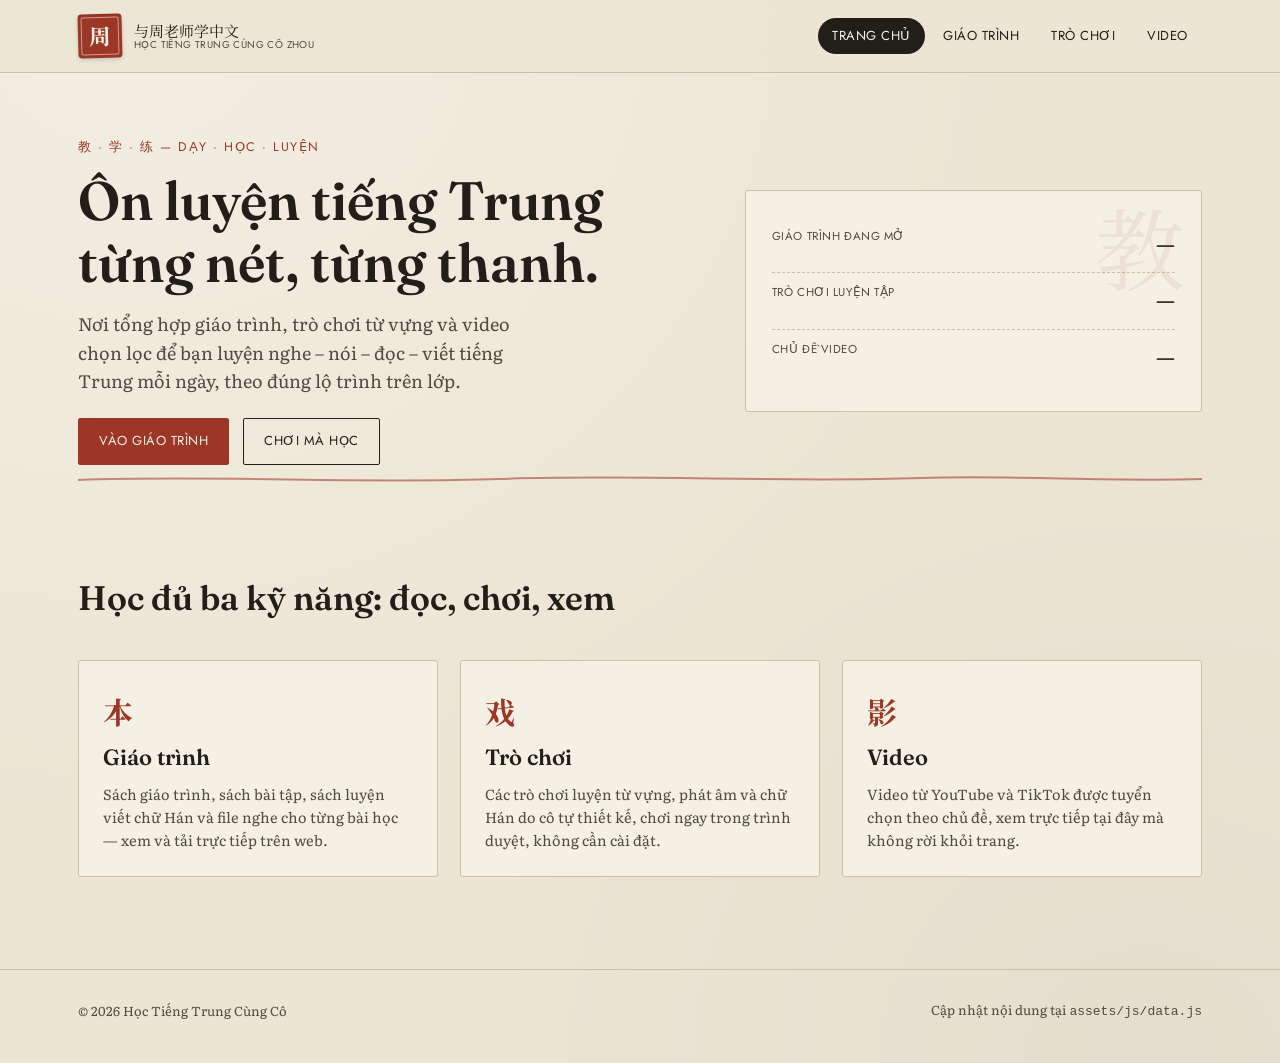
==== index.html @ 106624b2 "Add files via upload" ====
<!DOCTYPE html>
<html lang="vi">
<head>
<meta charset="UTF-8">
<meta name="viewport" content="width=device-width, initial-scale=1.0">
<title>与周老师学中文 · Học Tiếng Trung Cùng Cô</title>
<meta name="description" content="Website ôn luyện tiếng Trung: giáo trình, trò chơi và video theo chủ đề.">
<link rel="preconnect" href="https://fonts.googleapis.com">
<link rel="stylesheet" href="assets/css/style.css">
</head>
<body>

<header class="site-header">
  <div class="wrap">
    <a class="brand" href="index.html">
      <span class="seal-mark hanzi">周</span>
      <span class="brand-text">
        <span class="cn">与周老师学中文</span>
        <span class="vn">HỌC TIẾNG TRUNG CÙNG CÔ ZHOU</span>
      </span>
    </a>
    <button class="nav-toggle" aria-label="Mở menu">☰</button>
    <nav class="main-nav">
      <a href="index.html" class="active">Trang chủ</a>
      <a href="giao-trinh.html">Giáo trình</a>
      <a href="tro-choi.html">Trò chơi</a>
      <a href="video.html">Video</a>
    </nav>
  </div>
</header>

<main>
  <section class="hero">
    <div class="wrap hero-grid">
      <div>
        <p class="eyebrow">教 · 学 · 练 — Dạy · Học · Luyện</p>
        <h1>Ôn luyện tiếng Trung <br>từng nét, từng thanh.</h1>
        <p class="lede">Nơi tổng hợp giáo trình, trò chơi từ vựng và video chọn lọc để bạn luyện nghe – nói – đọc – viết tiếng Trung mỗi ngày, theo đúng lộ trình trên lớp.</p>
        <div class="hero-cta">
          <a class="btn btn-primary" href="giao-trinh.html">Vào giáo trình</a>
          <a class="btn btn-ghost" href="tro-choi.html">Chơi mà học</a>
        </div>
      </div>
      <div class="hero-panel">
        <div class="hero-stat"><span>Giáo trình đang mở</span><b id="stat-courses">—</b></div>
        <div class="hero-stat"><span>Trò chơi luyện tập</span><b id="stat-games">—</b></div>
        <div class="hero-stat"><span>Chủ đề video</span><b id="stat-videos">—</b></div>
      </div>
    </div>
    <div class="wrap"><div class="brush-rule"></div></div>
  </section>

  <section>
    <div class="wrap">
      <div class="section-head">
        <div>
          <h2>Học đủ ba kỹ năng: đọc, chơi, xem</h2>
        </div>
      </div>
      <div class="pillar-grid">
        <a class="pillar-card" href="giao-trinh.html">
          <span class="pillar-num hanzi">本</span>
          <h3>Giáo trình</h3>
          <p>Sách giáo trình, sách bài tập, sách luyện viết chữ Hán và file nghe cho từng bài học — xem và tải trực tiếp trên web.</p>
        </a>
        <a class="pillar-card" href="tro-choi.html">
          <span class="pillar-num hanzi">戏</span>
          <h3>Trò chơi</h3>
          <p>Các trò chơi luyện từ vựng, phát âm và chữ Hán do cô tự thiết kế, chơi ngay trong trình duyệt, không cần cài đặt.</p>
        </a>
        <a class="pillar-card" href="video.html">
          <span class="pillar-num hanzi">影</span>
          <h3>Video</h3>
          <p>Video từ YouTube và TikTok được tuyển chọn theo chủ đề, xem trực tiếp tại đây mà không rời khỏi trang.</p>
        </a>
      </div>
    </div>
  </section>
</main>

<footer class="site-footer">
  <div class="wrap">
    <p>© <span id="year"></span> Học Tiếng Trung Cùng Cô</p>
    <p>Cập nhật nội dung tại <code>assets/js/data.js</code></p>
  </div>
</footer>

<script src="assets/js/data.js"></script>
<script src="assets/js/main.js"></script>
<script>
  document.getElementById("year").textContent = new Date().getFullYear();
  document.getElementById("stat-courses").textContent = CONTENT.courses.length;
  document.getElementById("stat-games").textContent = CONTENT.games.length;
  document.getElementById("stat-videos").textContent = CONTENT.videoTopics.length;
</script>
</body>
</html>
---- assets/css/style.css ----
/* ==========================================================================
   HỌC TIẾNG TRUNG CÙNG CÔ — Design tokens & core styles
   Palette: giấy dó ấm (paper), mực đen (ink), son triện (seal-red), lam chàm (indigo)
   ========================================================================== */

@import url('https://fonts.googleapis.com/css2?family=Fraunces:ital,opsz,wght@0,9..144,400;0,9..144,600;0,9..144,700;1,9..144,500&family=Literata:ital,wght@0,400;0,500;0,600;1,400&family=Noto+Serif+SC:wght@500;700&family=Jost:wght@400;500;600&display=swap');

:root{
  /* --- color --- */
  --paper:        #ECE5D4;
  --paper-deep:   #E1D8C2;
  --ink:          #221F1A;
  --ink-soft:     #514A3E;
  --seal:         #9C3626;
  --seal-deep:    #7C2A1D;
  --indigo:       #3F5063;
  --gold:         #AD8A4E;
  --line:         #CDC0A2;
  --paper-card:   #F5F0E4;

  /* --- type --- */
  --font-display: 'Fraunces', serif;
  --font-hanzi:   'Noto Serif SC', serif;
  --font-body:    'Literata', serif;
  --font-mono:    'Jost', sans-serif;

  /* --- layout --- */
  --maxw: 1180px;
  --radius: 3px;
}

*, *::before, *::after{ box-sizing: border-box; }

@media (prefers-reduced-motion: reduce){
  *{ animation-duration: 0.001ms !important; animation-iteration-count: 1 !important; transition-duration: 0.001ms !important; }
}

html{ scroll-behavior: smooth; }

body{
  margin:0;
  background: var(--paper);
  background-image:
    radial-gradient(ellipse at 10% 0%, rgba(255,255,255,0.35), transparent 55%),
    radial-gradient(ellipse at 90% 100%, rgba(0,0,0,0.03), transparent 45%);
  color: var(--ink);
  font-family: var(--font-body);
  font-size: 17px;
  line-height: 1.6;
  -webkit-font-smoothing: antialiased;
}

a{ color: var(--seal); text-decoration: none; }
a:hover{ text-decoration: underline; }
a:focus-visible, button:focus-visible, [tabindex]:focus-visible{
  outline: 2px solid var(--indigo);
  outline-offset: 3px;
}

img{ max-width:100%; display:block; }

h1,h2,h3,h4{
  font-family: var(--font-display);
  color: var(--ink);
  margin: 0 0 .4em;
  line-height: 1.15;
  font-weight: 600;
}

.hanzi{ font-family: var(--font-hanzi); font-weight: 700; }

p{ margin: 0 0 1em; color: var(--ink-soft); }

.eyebrow{
  font-family: var(--font-mono);
  font-size: 12.5px;
  letter-spacing: .12em;
  text-transform: uppercase;
  color: var(--seal);
}

.wrap{
  max-width: var(--maxw);
  margin: 0 auto;
  padding: 0 28px;
}

/* --- brush divider (signature motif) --- */
.brush-rule{
  width: 100%;
  height: 14px;
  margin: 8px 0 0;
  display:block;
}
.brush-rule svg{ width:100%; height:100%; display:block; }

/* ==========================================================================
   Header / nav
   ========================================================================== */
.site-header{
  position: sticky; top:0; z-index: 40;
  background: rgba(236,229,212,0.92);
  backdrop-filter: blur(6px);
  border-bottom: 1px solid var(--line);
}
.site-header .wrap{
  display:flex; align-items:center; justify-content:space-between;
  padding-top: 14px; padding-bottom: 14px;
}
.brand{ display:flex; align-items:center; gap:12px; }
.brand:hover{ text-decoration:none; }
.seal-mark{
  width: 44px; height: 44px; flex:none;
  background: var(--seal);
  color: var(--paper-card);
  border-radius: 4px;
  display:flex; align-items:center; justify-content:center;
  font-family: var(--font-hanzi);
  font-size: 22px; font-weight: 700;
  box-shadow: 0 1px 0 rgba(0,0,0,0.15) inset, 0 2px 4px rgba(0,0,0,0.15);
  transform: rotate(-1.5deg);
  position: relative;
}
.seal-mark::after{
  content:"";
  position:absolute; inset:3px;
  border: 1px solid rgba(245,240,228,0.55);
  border-radius: 2px;
}
.brand-text{ display:flex; flex-direction:column; line-height:1.15; }
.brand-text .cn{ font-family: var(--font-hanzi); font-size: 15px; color: var(--ink); }
.brand-text .vn{ font-family: var(--font-mono); font-size: 10px; letter-spacing:.04em; color: var(--ink-soft); text-transform:uppercase; max-width: 200px; }

.main-nav{ display:flex; gap: 4px; align-items:center; }
.main-nav a{
  color: var(--ink);
  font-family: var(--font-mono);
  font-size: 13px;
  letter-spacing: .04em;
  text-transform: uppercase;
  padding: 8px 14px;
  border-radius: 999px;
  transition: background .15s ease, color .15s ease;
}
.main-nav a:hover{ background: var(--paper-deep); text-decoration:none; }
.main-nav a.active{ background: var(--ink); color: var(--paper-card); }

.nav-toggle{
  display:none;
  background:none; border:1px solid var(--line); border-radius: 6px;
  padding: 8px 10px; cursor:pointer; color:var(--ink);
}

@media (max-width: 860px){
  .nav-toggle{ display:block; }
  .main-nav{
    position:absolute; top: 100%; left:0; right:0;
    background: var(--paper-card);
    border-bottom: 1px solid var(--line);
    flex-direction:column; align-items:stretch;
    padding: 8px 20px 18px;
    display:none;
  }
  .main-nav.open{ display:flex; }
  .main-nav a{ padding: 12px 10px; }
}

/* ==========================================================================
   Hero
   ========================================================================== */
.hero{
  padding: 64px 0 40px;
  position: relative;
  overflow:hidden;
}
.hero-grid{
  display:grid;
  grid-template-columns: 1.15fr .85fr;
  gap: 48px;
  align-items:center;
}
@media (max-width: 860px){ .hero-grid{ grid-template-columns: 1fr; } }

.hero h1{
  font-size: clamp(34px, 5vw, 54px);
  margin-bottom: .3em;
}
.hero .lede{
  font-size: 18px;
  max-width: 46ch;
}
.hero-cta{ display:flex; gap:14px; margin-top: 22px; flex-wrap:wrap; }

.btn{
  display:inline-flex; align-items:center; gap:8px;
  font-family: var(--font-mono);
  font-size: 13px; letter-spacing:.04em; text-transform:uppercase;
  padding: 12px 20px;
  border-radius: 2px;
  border: 1px solid var(--ink);
  cursor:pointer;
  transition: transform .15s ease, box-shadow .15s ease;
}
.btn:hover{ text-decoration:none; transform: translateY(-1px); }
.btn-primary{ background: var(--seal); color: var(--paper-card); border-color: var(--seal); }
.btn-primary:hover{ background: var(--seal-deep); }
.btn-ghost{ background: transparent; color: var(--ink); }
.btn-ghost:hover{ background: var(--paper-deep); }

.hero-panel{
  background: var(--paper-card);
  border: 1px solid var(--line);
  border-radius: var(--radius);
  padding: 26px;
  position: relative;
}
.hero-panel::before{
  content:"教";
  position:absolute; top:-18px; right:16px;
  font-family: var(--font-hanzi);
  font-size: 90px; color: var(--seal);
  opacity: .08;
  pointer-events:none;
}
.hero-stat{ display:flex; justify-content:space-between; padding: 10px 0; border-bottom: 1px dashed var(--line); }
.hero-stat:last-child{ border-bottom:none; }
.hero-stat b{ font-family: var(--font-display); font-size: 22px; }
.hero-stat span{ font-family: var(--font-mono); font-size: 11.5px; text-transform:uppercase; letter-spacing:.05em; color: var(--ink-soft); }

/* ==========================================================================
   Sections shared
   ========================================================================== */
section{ padding: 52px 0; }
.section-head{ display:flex; align-items:flex-end; justify-content:space-between; gap: 20px; margin-bottom: 28px; flex-wrap:wrap; }
.section-head h2{ font-size: clamp(26px, 3.4vw, 34px); }

.pillar-grid{
  display:grid;
  grid-template-columns: repeat(3, 1fr);
  gap: 22px;
}
@media (max-width: 860px){ .pillar-grid{ grid-template-columns: 1fr; } }

.pillar-card{
  background: var(--paper-card);
  border: 1px solid var(--line);
  padding: 26px 24px 24px;
  border-radius: var(--radius);
  transition: transform .15s ease, box-shadow .15s ease, border-color .15s ease;
  display:flex; flex-direction:column; gap:10px;
}
.pillar-card:hover{ transform: translateY(-3px); box-shadow: 0 10px 24px rgba(34,31,26,0.1); border-color: var(--seal); text-decoration:none; }
.pillar-num{ font-family: var(--font-hanzi); font-size: 30px; color: var(--seal); }
.pillar-card h3{ font-size: 22px; margin-bottom:2px; }
.pillar-card p{ font-size: 14.5px; margin-bottom: 0; }

/* ==========================================================================
   Footer
   ========================================================================== */
.site-footer{
  border-top: 1px solid var(--line);
  padding: 30px 0 42px;
  margin-top: 40px;
}
.site-footer .wrap{
  display:flex; justify-content:space-between; align-items:center; flex-wrap:wrap; gap:12px;
}
.site-footer p{ margin:0; font-size: 13px; color: var(--ink-soft); }

/* ==========================================================================
   Page header (inner pages)
   ========================================================================== */
.page-head{ padding: 44px 0 28px; }
.page-head h1{ font-size: clamp(30px, 4.4vw, 44px); }
.page-head .lede{ max-width: 60ch; }

/* ==========================================================================
   Giáo trình — lưới các bộ giáo trình (trang giao-trinh.html)
   ========================================================================== */
.series-grid{ display:grid; grid-template-columns: repeat(3, 1fr); gap: 22px; }
@media (max-width: 960px){ .series-grid{ grid-template-columns: repeat(2, 1fr); } }
@media (max-width: 620px){ .series-grid{ grid-template-columns: 1fr; } }

.series-card{
  display:flex; flex-direction:column;
  background: var(--paper-card); border: 1px solid var(--line); border-radius: var(--radius);
  overflow:hidden; color: inherit;
  transition: transform .15s ease, box-shadow .15s ease, border-color .15s ease;
}
.series-card:hover{ transform: translateY(-3px); box-shadow: 0 10px 24px rgba(34,31,26,0.1); border-color: var(--seal); text-decoration:none; }
.series-thumb{
  aspect-ratio: 16/9; background: linear-gradient(135deg, var(--seal), var(--seal-deep));
  color: var(--paper-card); display:flex; align-items:center; justify-content:center; font-size: 46px;
}
.series-body{ padding: 18px 20px 20px; }
.series-body h3{ font-size: 19px; margin-bottom: 6px; }
.series-body p{ font-size: 13.5px; margin-bottom: 12px; }
.series-count{
  display:inline-block; font-family: var(--font-mono); font-size: 11.5px; text-transform:uppercase;
  letter-spacing:.04em; color: var(--indigo); border:1px solid var(--line); padding: 4px 11px; border-radius: 999px;
}

/* back link on curriculum detail page */
.back-link{
  display:inline-flex; align-items:center; gap:6px;
  font-family: var(--font-mono); font-size: 13px; letter-spacing:.03em;
  color: var(--ink-soft); margin-bottom: 16px;
}
.back-link:hover{ color: var(--seal); text-decoration:none; }

/* ==========================================================================
   Giáo trình — lưới các QUYỂN bên trong một bộ (giao-trinh-chi-tiet.html)
   ========================================================================== */
.volume-grid{ display:grid; grid-template-columns: repeat(3, 1fr); gap: 18px; }
@media (max-width: 960px){ .volume-grid{ grid-template-columns: repeat(2, 1fr); } }
@media (max-width: 620px){ .volume-grid{ grid-template-columns: 1fr; } }

.volume-card{
  display:block;
  background: var(--paper-card); border: 1px solid var(--line); border-radius: var(--radius);
  padding: 20px 20px 18px; color: inherit;
  border-left: 4px solid var(--indigo);
  transition: transform .15s ease, box-shadow .15s ease, border-color .15s ease;
}
.volume-card:hover{ transform: translateY(-3px); box-shadow: 0 10px 24px rgba(34,31,26,0.1); border-color: var(--seal); text-decoration:none; }
.volume-card h3{ font-size: 18px; margin-bottom: 6px; }
.volume-card p{ font-size: 13.5px; margin-bottom: 12px; }
.volume-count{
  display:inline-block; font-family: var(--font-mono); font-size: 11.5px; text-transform:uppercase;
  letter-spacing:.04em; color: var(--indigo); border:1px solid var(--line); padding: 4px 11px; border-radius: 999px;
}

/* ==========================================================================
   Trò chơi — nguồn dữ liệu từ vựng
   ========================================================================== */
.vocab-list{ display:flex; flex-direction:column; gap:12px; }
.vocab-card{
  display:flex; align-items:center; gap:16px;
  background: var(--paper-card); border: 1px solid var(--line); border-radius: var(--radius);
  padding: 16px 20px; color: inherit;
  transition: transform .15s ease, box-shadow .15s ease, border-color .15s ease;
}
.vocab-card:hover{ transform: translateY(-2px); box-shadow: 0 8px 20px rgba(34,31,26,0.08); border-color: var(--seal); text-decoration:none; }
.vocab-icon{
  width: 42px; height:42px; flex:none; border-radius:6px;
  background: var(--paper-deep); display:flex; align-items:center; justify-content:center;
  font-family: var(--font-hanzi); font-size: 19px; color: var(--indigo);
}
.vocab-text{ flex:1; display:flex; flex-direction:column; gap:2px; }
.vocab-title{ font-size: 15px; color: var(--ink); }
.vocab-desc{ font-size: 13px; color: var(--ink-soft); }
.vocab-arrow{ color: var(--seal); font-size: 18px; }

/* ==========================================================================
   Giáo trình (curriculum)
   ========================================================================== */
.filter-row{ display:flex; gap:10px; flex-wrap:wrap; margin-bottom: 30px; }
.chip{
  font-family: var(--font-mono); font-size: 12.5px; text-transform:uppercase; letter-spacing:.04em;
  border: 1px solid var(--line); background: var(--paper-card); color: var(--ink-soft);
  padding: 7px 14px; border-radius: 999px; cursor:pointer;
}
.chip.active{ background: var(--ink); color: var(--paper-card); border-color: var(--ink); }

.course-grid{ display:grid; grid-template-columns: repeat(2, 1fr); gap: 24px; }
@media (max-width: 780px){ .course-grid{ grid-template-columns: 1fr; } }

.course-card{
  background: var(--paper-card);
  border: 1px solid var(--line);
  border-radius: var(--radius);
  overflow:hidden;
}
.course-top{ padding: 22px 22px 16px; border-bottom: 1px solid var(--line); position:relative; }
.course-level{
  display:inline-block;
  font-family: var(--font-mono); font-size: 11px; letter-spacing:.05em; text-transform:uppercase;
  color: var(--seal); border:1px solid var(--seal); padding: 3px 10px; border-radius: 999px;
  margin-bottom: 12px;
}
.course-top h3{ font-size: 21px; }
.course-top p{ font-size: 14px; margin-bottom:0; }

.material-list{ list-style:none; margin:0; padding: 6px 22px; }
.material-list li{ border-bottom: 1px dashed var(--line); }
.material-list li:last-child{ border-bottom:none; }
.material-link{
  display:flex; align-items:center; gap:12px; padding: 12px 0;
  color: var(--ink); font-size: 14.5px;
}
.material-link:hover{ color: var(--seal); text-decoration:none; }
.material-icon{
  width: 30px; height:30px; flex:none; border-radius:4px;
  background: var(--paper-deep); display:flex; align-items:center; justify-content:center;
  font-family: var(--font-mono); font-size: 12px; color: var(--indigo);
}
.material-link .fname{ flex:1; }
.material-link .ftag{ font-family: var(--font-mono); font-size: 10.5px; color: var(--ink-soft); text-transform:uppercase; }

.audio-block{ padding: 14px 22px 22px; }
.audio-block .audio-title{ font-family: var(--font-mono); font-size: 11.5px; text-transform:uppercase; letter-spacing:.05em; color:var(--ink-soft); margin-bottom:10px; }
.audio-item{ margin-bottom: 12px; }
.audio-item .audio-name{ font-size: 13.5px; margin-bottom:5px; color: var(--ink); }
.audio-item audio{ width:100%; height:34px; }

.empty-note{
  background: var(--paper-card); border: 1px dashed var(--line); border-radius: var(--radius);
  padding: 18px 20px; font-size: 13.5px; color: var(--ink-soft); font-family: var(--font-mono);
}

/* ==========================================================================
   Trò chơi (games)
   ========================================================================== */
.game-grid{ display:grid; grid-template-columns: repeat(3, 1fr); gap: 22px; }
@media (max-width: 960px){ .game-grid{ grid-template-columns: repeat(2, 1fr); } }
@media (max-width: 620px){ .game-grid{ grid-template-columns: 1fr; } }

.game-card{
  background: var(--paper-card); border: 1px solid var(--line); border-radius: var(--radius);
  overflow:hidden; cursor:pointer; text-align:left; padding:0; font: inherit; color: inherit;
  display:flex; flex-direction:column; width:100%;
  transition: transform .15s ease, box-shadow .15s ease;
}
.game-card:hover{ transform: translateY(-3px); box-shadow: 0 10px 24px rgba(34,31,26,0.1); }
.game-thumb{
  aspect-ratio: 16/10; background: linear-gradient(135deg, var(--indigo), #29323d);
  display:flex; align-items:center; justify-content:center; color: var(--paper-card);
  font-family: var(--font-hanzi); font-size: 44px;
}
.game-body{ padding: 16px 18px 18px; }
.game-body h3{ font-size: 17px; margin-bottom:6px; }
.game-body p{ font-size: 13.5px; margin-bottom:0; }
.game-tag{ display:inline-block; margin-top:10px; font-family: var(--font-mono); font-size: 10.5px; text-transform:uppercase; letter-spacing:.05em; color: var(--seal); }

/* ==========================================================================
   Video
   ========================================================================== */
.topic-tabs{ display:flex; gap:8px; flex-wrap:wrap; margin-bottom: 26px; }
.video-grid{ display:grid; grid-template-columns: repeat(3, 1fr); gap: 20px; }
@media (max-width: 960px){ .video-grid{ grid-template-columns: repeat(2, 1fr); } }
@media (max-width: 620px){ .video-grid{ grid-template-columns: 1fr; } }

.video-card{
  background: var(--paper-card); border: 1px solid var(--line); border-radius: var(--radius);
  overflow:hidden; cursor:pointer; text-align:left; padding:0; font:inherit; color:inherit; width:100%;
  transition: transform .15s ease, box-shadow .15s ease;
}
.video-card:hover{ transform: translateY(-3px); box-shadow: 0 10px 24px rgba(34,31,26,0.1); }
.video-thumb{
  aspect-ratio: 16/9; position:relative; background: #111 center/cover no-repeat;
}
.video-thumb .play{
  position:absolute; inset:0; display:flex; align-items:center; justify-content:center;
}
.video-thumb .play span{
  width:52px; height:52px; border-radius:50%; background: rgba(156,54,38,0.9);
  color:#fff; display:flex; align-items:center; justify-content:center; font-size:18px;
}
.video-platform{
  position:absolute; top:10px; left:10px; background: rgba(34,31,26,0.75); color:#fff;
  font-family: var(--font-mono); font-size: 10px; text-transform:uppercase; letter-spacing:.05em;
  padding: 3px 8px; border-radius: 999px;
}
.video-body{ padding: 14px 16px 16px; }
.video-body h3{ font-size: 15.5px; margin-bottom:0; }

/* modal (video + game player) */
.modal-overlay{
  position:fixed; inset:0; background: rgba(20,18,14,0.82);
  display:none; align-items:center; justify-content:center; z-index: 100; padding: 24px;
}
.modal-overlay.open{ display:flex; }
.modal-box{
  background:#000; width:min(920px, 100%); border-radius: 6px; overflow:hidden; position:relative;
  box-shadow: 0 30px 80px rgba(0,0,0,0.5);
}
.modal-box.game-box{ background: var(--paper-card); }
.modal-frame-wrap{ position:relative; width:100%; aspect-ratio:16/9; background:#000; }
.modal-frame-wrap.game{ aspect-ratio: 4/3; background: var(--paper-card); }
.modal-frame-wrap iframe{ position:absolute; inset:0; width:100%; height:100%; border:0; }
.modal-close{
  position:absolute; top:-42px; right:0; background:none; border:1px solid rgba(245,240,228,0.5);
  color:#F5F0E4; width:34px; height:34px; border-radius:50%; cursor:pointer; font-size:16px;
  display:flex; align-items:center; justify-content:center;
}
.modal-title{ color:#F5F0E4; font-family: var(--font-mono); font-size:12.5px; padding: 10px 4px 0; }

.tiktok-embed-holder{ max-height: 78vh; overflow:auto; background:#111; padding: 20px; display:flex; justify-content:center; }
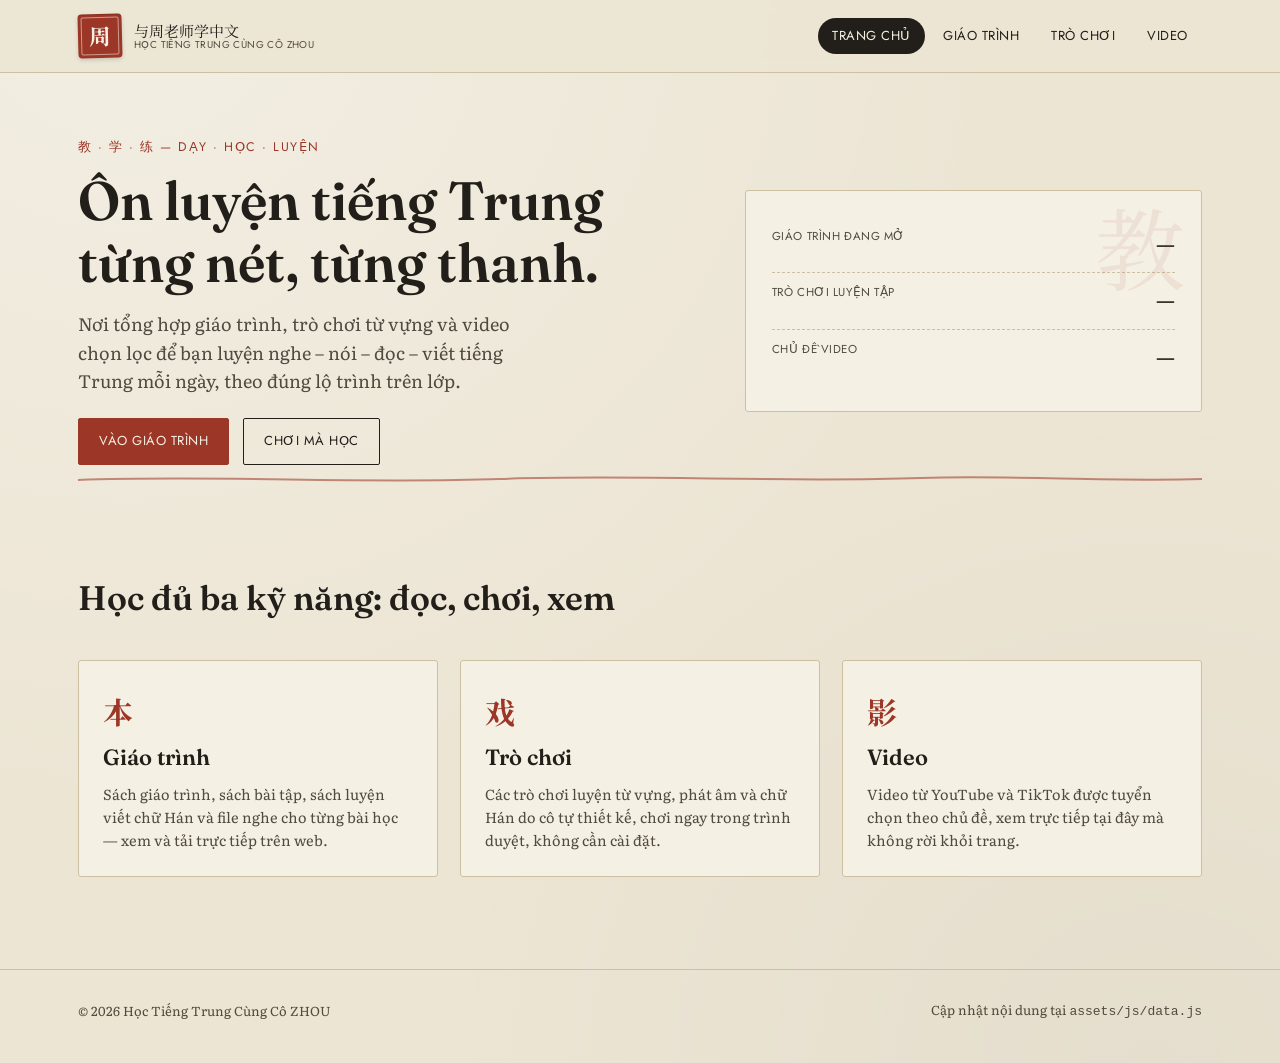
==== commit 8809b9d5: "Update index.html thêm tên cô" ====
--- a/index.html
+++ b/index.html
@@ -3,7 +3,7 @@
 <head>
 <meta charset="UTF-8">
 <meta name="viewport" content="width=device-width, initial-scale=1.0">
-<title>与周老师学中文 · Học Tiếng Trung Cùng Cô</title>
+<title>与周老师学中文 · Học Tiếng Trung Cùng Cô Zhou</title>
 <meta name="description" content="Website ôn luyện tiếng Trung: giáo trình, trò chơi và video theo chủ đề.">
 <link rel="preconnect" href="https://fonts.googleapis.com">
 <link rel="stylesheet" href="assets/css/style.css">
@@ -80,7 +80,7 @@
 
 <footer class="site-footer">
   <div class="wrap">
-    <p>© <span id="year"></span> Học Tiếng Trung Cùng Cô</p>
+    <p>© <span id="year"></span> Học Tiếng Trung Cùng Cô ZHOU</p>
     <p>Cập nhật nội dung tại <code>assets/js/data.js</code></p>
   </div>
 </footer>
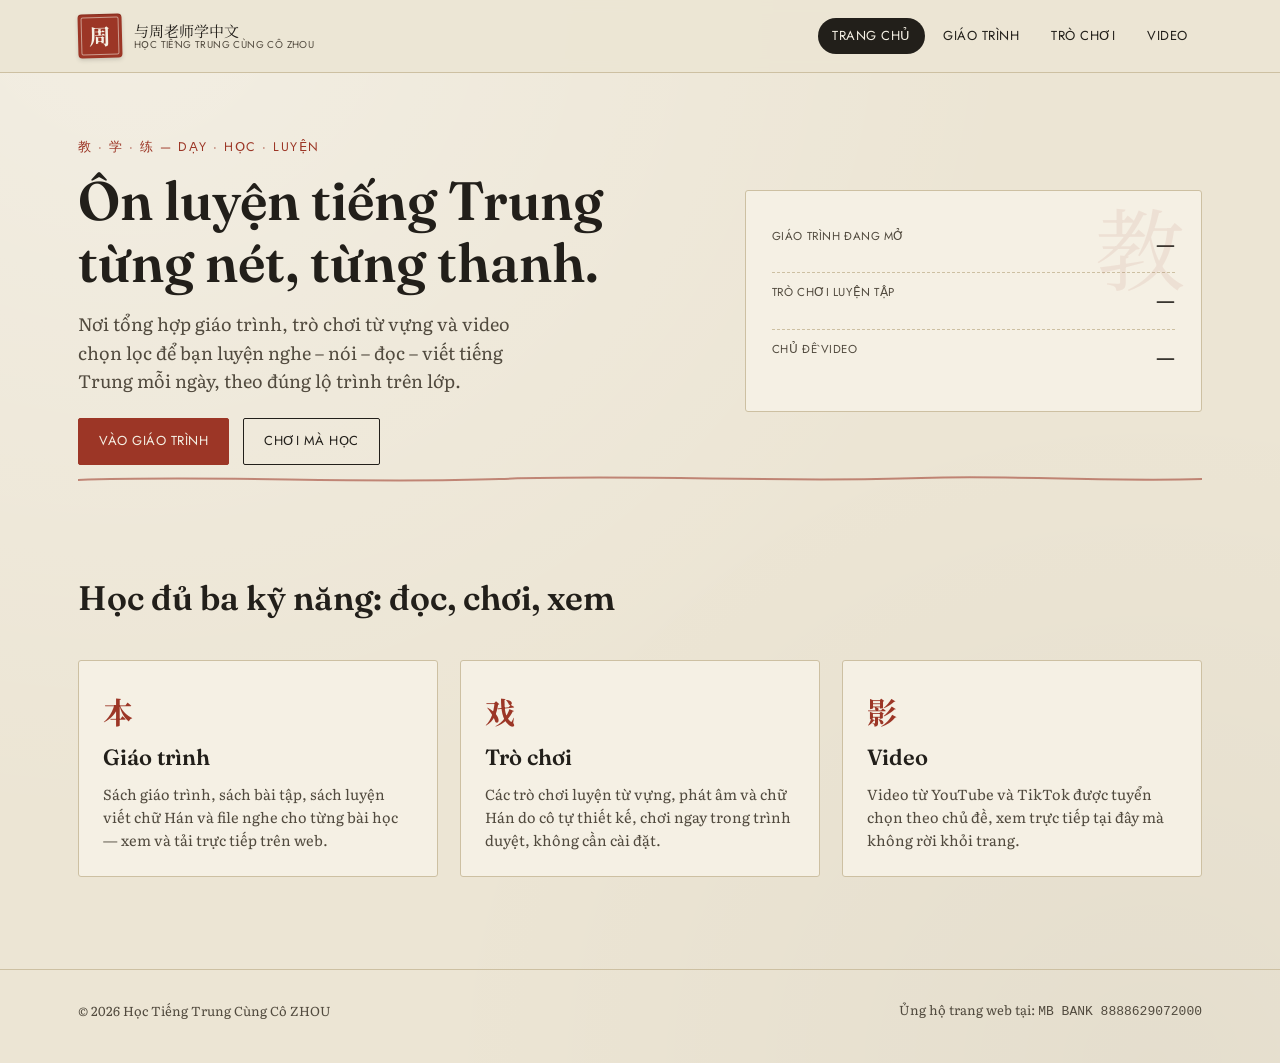
==== commit e788c566: "Update index.html thêm bank" ====
--- a/index.html
+++ b/index.html
@@ -81,7 +81,7 @@
 <footer class="site-footer">
   <div class="wrap">
     <p>© <span id="year"></span> Học Tiếng Trung Cùng Cô ZHOU</p>
-    <p>Cập nhật nội dung tại <code>assets/js/data.js</code></p>
+    <p>Ủng hộ trang web tại: <code>MB BANK 8888629072000</code></p>
   </div>
 </footer>
 
